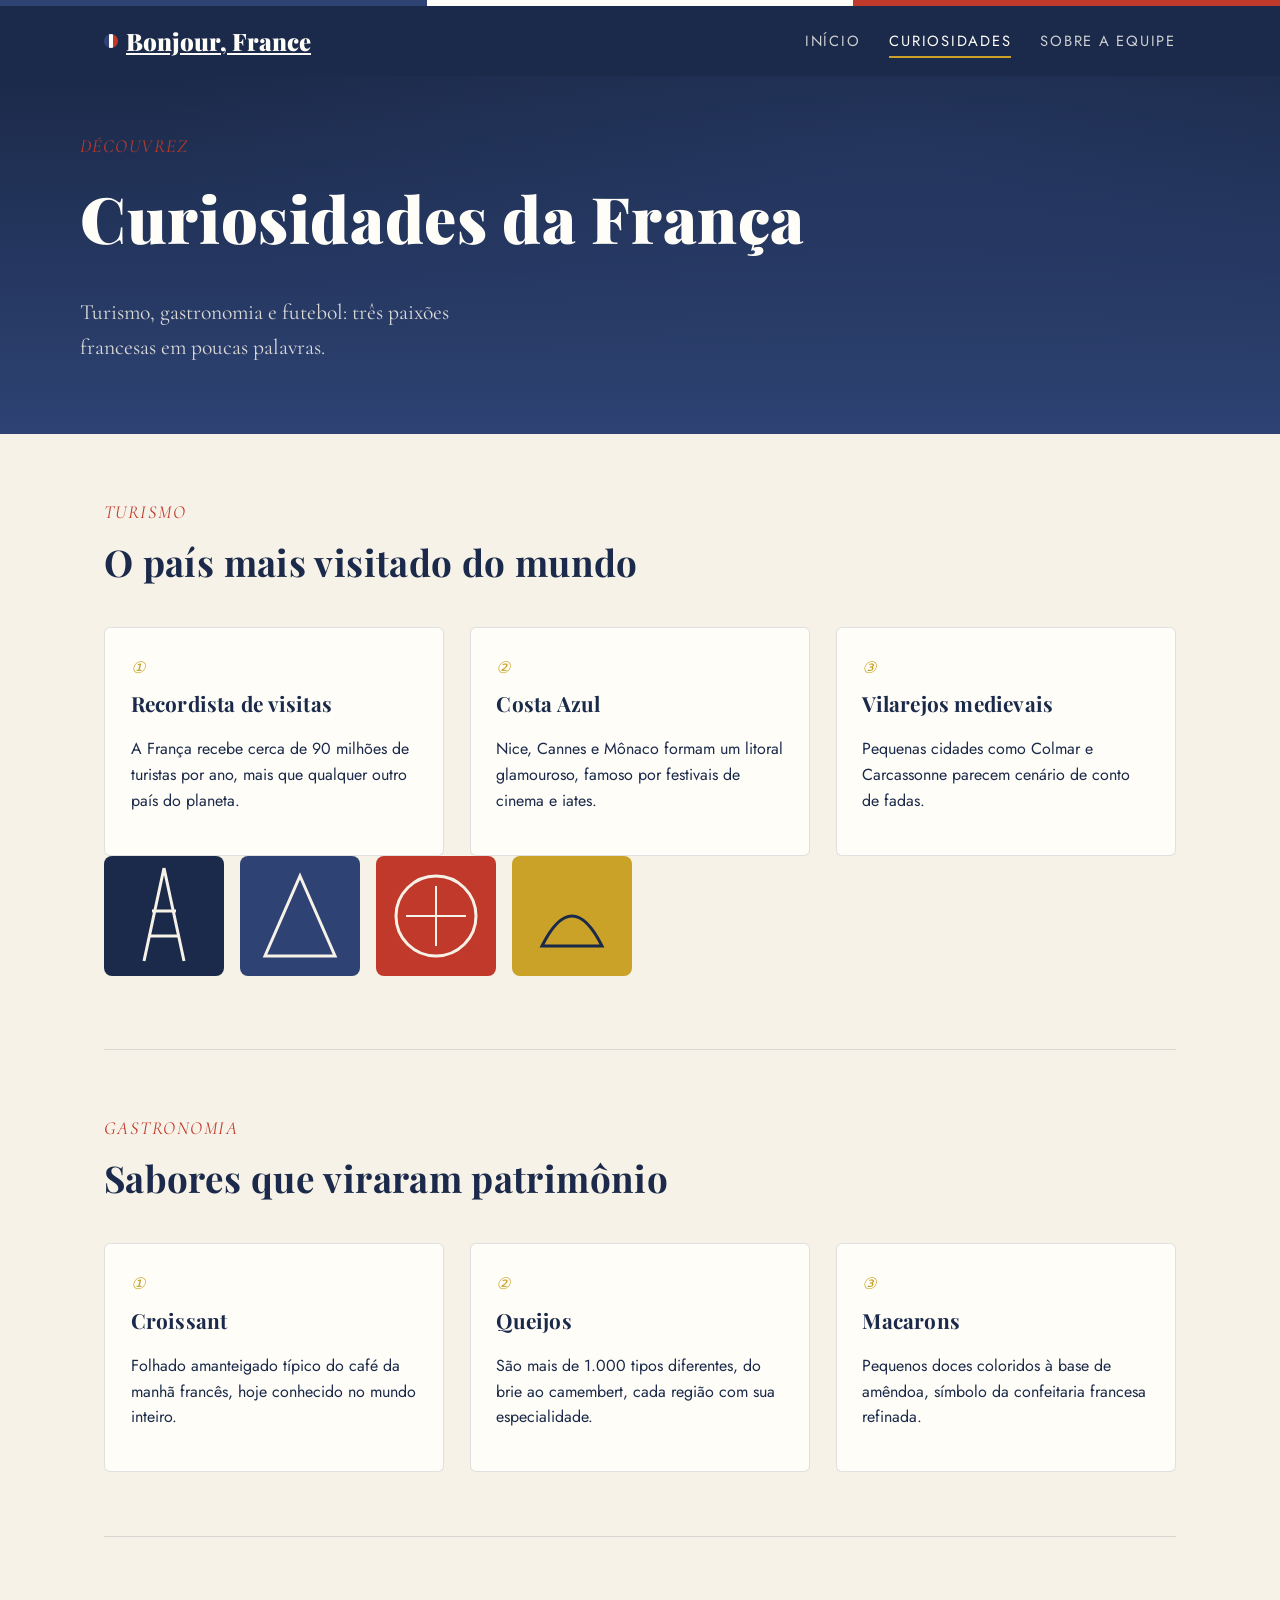
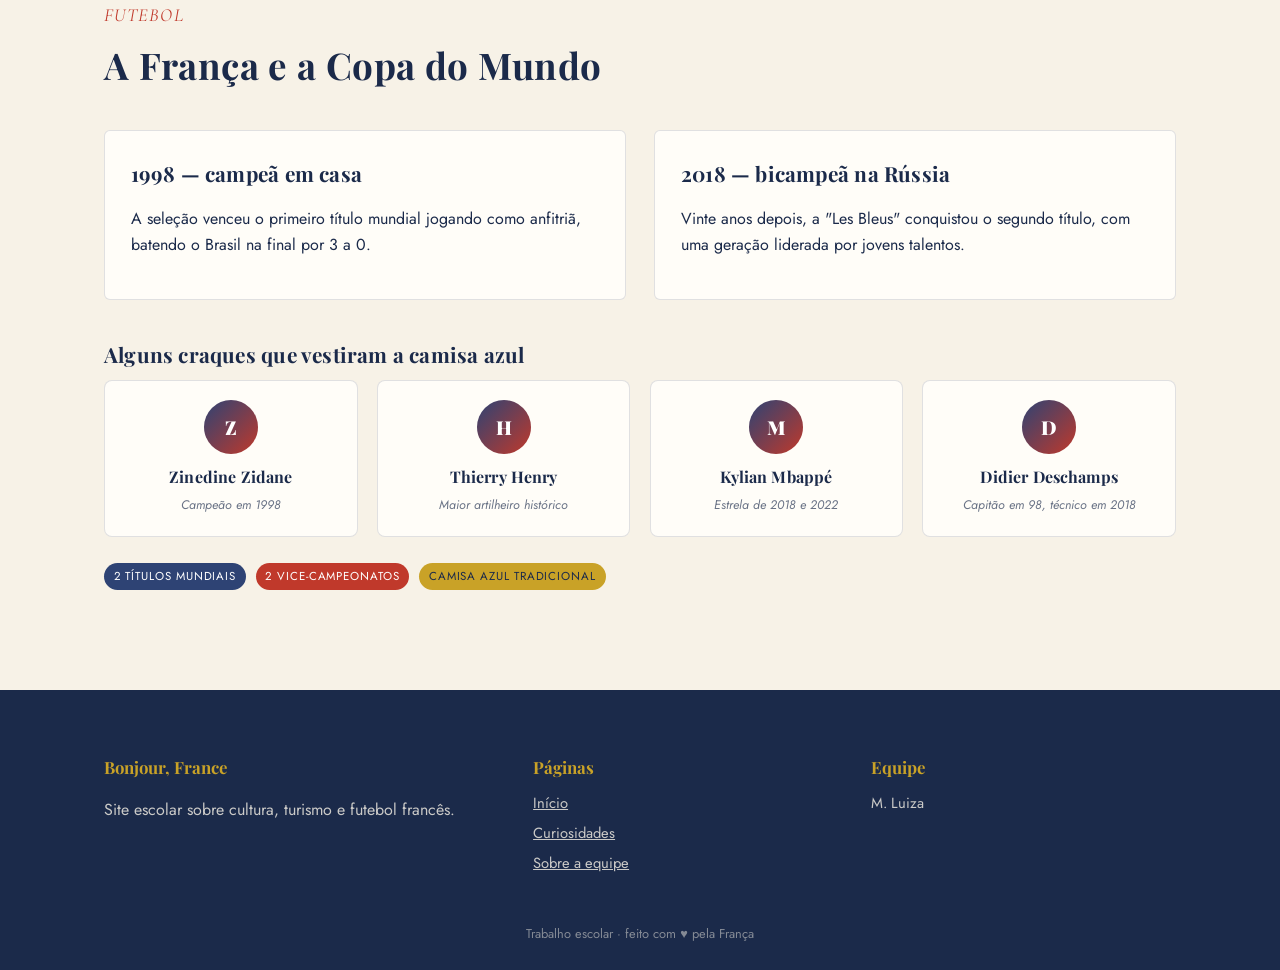
==== curiosidades.html @ d0566651 "Add files via upload" ====
<!DOCTYPE html>
<html lang="pt-BR">
<head>
<meta charset="UTF-8">
<meta name="viewport" content="width=device-width, initial-scale=1.0">
<title>Bonjour France | Curiosidades</title>
<link rel="stylesheet" href="style.css">
</head>
<body>

<div class="tricolore"><span class="b"></span><span class="w"></span><span class="r"></span></div>

<header class="site-header">
  <div class="header-inner">
    <a href="index.html" class="brand"><span class="flag-dot"></span> Bonjour, France</a>
    <button class="nav-toggle" aria-label="Abrir menu">☰</button>
    <nav class="main-nav">
      <ul>
        <li><a href="index.html">Início</a></li>
        <li><a href="curiosidades.html" class="active">Curiosidades</a></li>
        <li><a href="sobre.html">Sobre a equipe</a></li>
      </ul>
    </nav>
  </div>
</header>

<section class="hero" style="padding:3.5rem 1.5rem 3rem;">
  <div class="hero-inner" style="grid-template-columns:1fr;">
    <div>
      <span class="eyebrow">Découvrez</span>
      <h1>Curiosidades da França</h1>
      <p class="lead">Turismo, gastronomia e futebol: três paixões francesas em poucas palavras.</p>
    </div>
  </div>
</section>

<main>

  <section class="section" id="turismo">
    <div class="section-head">
      <span class="eyebrow">Turismo</span>
      <h2>O país mais visitado do mundo</h2>
    </div>
    <div class="grid-3">
      <div class="card">
        <span class="num">①</span>
        <h3>Recordista de visitas</h3>
        <p>A França recebe cerca de 90 milhões de turistas por ano, mais que qualquer outro país do planeta.</p>
      </div>
      <div class="card">
        <span class="num">②</span>
        <h3>Costa Azul</h3>
        <p>Nice, Cannes e Mônaco formam um litoral glamouroso, famoso por festivais de cinema e iates.</p>
      </div>
      <div class="card">
        <span class="num">③</span>
        <h3>Vilarejos medievais</h3>
        <p>Pequenas cidades como Colmar e Carcassonne parecem cenário de conto de fadas.</p>
      </div>
    </div>
    <div class="gallery-strip" aria-label="Ícones de pontos turísticos">
      <svg viewBox="0 0 120 120" width="120" height="120" style="background:#1B2A4A;border-radius:8px;"><g stroke="#F7F2E7" stroke-width="3" fill="none"><path d="M60 12 L40 105 M60 12 L80 105"/><path d="M48 55 L72 55"/><path d="M44 80 L76 80"/></g></svg>
      <svg viewBox="0 0 120 120" width="120" height="120" style="background:#2E4374;border-radius:8px;"><polygon points="60,20 95,100 25,100" fill="none" stroke="#F7F2E7" stroke-width="3"/></svg>
      <svg viewBox="0 0 120 120" width="120" height="120" style="background:#C0392B;border-radius:8px;"><circle cx="60" cy="60" r="40" fill="none" stroke="#F7F2E7" stroke-width="3"/><path d="M30 60 L90 60 M60 30 L60 90" stroke="#F7F2E7" stroke-width="2"/></svg>
      <svg viewBox="0 0 120 120" width="120" height="120" style="background:#C9A227;border-radius:8px;"><path d="M30 90 Q60 30 90 90 Z" fill="none" stroke="#1B2A4A" stroke-width="3"/></svg>
    </div>
  </section>

  <section class="section" id="gastronomia">
    <div class="section-head">
      <span class="eyebrow">Gastronomia</span>
      <h2>Sabores que viraram patrimônio</h2>
    </div>
    <div class="grid-3">
      <div class="card">
        <span class="num">①</span>
        <h3>Croissant</h3>
        <p>Folhado amanteigado típico do café da manhã francês, hoje conhecido no mundo inteiro.</p>
      </div>
      <div class="card">
        <span class="num">②</span>
        <h3>Queijos</h3>
        <p>São mais de 1.000 tipos diferentes, do brie ao camembert, cada região com sua especialidade.</p>
      </div>
      <div class="card">
        <span class="num">③</span>
        <h3>Macarons</h3>
        <p>Pequenos doces coloridos à base de amêndoa, símbolo da confeitaria francesa refinada.</p>
      </div>
    </div>
  </section>

  <section class="section" id="copa">
    <div class="section-head">
      <span class="eyebrow">Futebol</span>
      <h2>A França e a Copa do Mundo</h2>
    </div>
    <div class="grid-2">
      <div class="card">
        <h3>1998 — campeã em casa</h3>
        <p>A seleção venceu o primeiro título mundial jogando como anfitriã, batendo o Brasil na final por 3 a 0.</p>
      </div>
      <div class="card">
        <h3>2018 — bicampeã na Rússia</h3>
        <p>Vinte anos depois, a "Les Bleus" conquistou o segundo título, com uma geração liderada por jovens talentos.</p>
      </div>
    </div>

    <h3 style="margin-top:2.4rem;">Alguns craques que vestiram a camisa azul</h3>
    <div class="player-row">
      <div class="player">
        <div class="shirt">Z</div>
        <h3>Zinedine Zidane</h3>
        <span>Campeão em 1998</span>
      </div>
      <div class="player">
        <div class="shirt">H</div>
        <h3>Thierry Henry</h3>
        <span>Maior artilheiro histórico</span>
      </div>
      <div class="player">
        <div class="shirt">M</div>
        <h3>Kylian Mbappé</h3>
        <span>Estrela de 2018 e 2022</span>
      </div>
      <div class="player">
        <div class="shirt">D</div>
        <h3>Didier Deschamps</h3>
        <span>Capitão em 98, técnico em 2018</span>
      </div>
    </div>

    <div style="margin-top:1.6rem;">
      <span class="tag">2 títulos mundiais</span>
      <span class="tag rouge">2 vice-campeonatos</span>
      <span class="tag or">Camisa azul tradicional</span>
    </div>
  </section>

</main>

<footer class="site-footer">
  <div class="footer-inner">
    <div>
      <h4>Bonjour, France</h4>
      <p>Site escolar sobre cultura, turismo e futebol francês.</p>
    </div>
    <div>
      <h4>Páginas</h4>
      <ul>
        <li><a href="index.html">Início</a></li>
        <li><a href="curiosidades.html">Curiosidades</a></li>
        <li><a href="sobre.html">Sobre a equipe</a></li>
      </ul>
    </div>
    <div>
      <h4>Equipe</h4>
      <ul><li>M. Luiza</li></ul>
    </div>
  </div>
  <div class="footer-bottom">Trabalho escolar · feito com ♥ pela França</div>
</footer>

<script src="script.js"></script>
</body>
</html>
---- style.css ----
@import url('https://fonts.googleapis.com/css2?family=Playfair+Display:ital,wght@0,500;0,700;0,900;1,500&family=Cormorant+Garamond:ital,wght@0,400;0,600;1,500&family=Jost:wght@300;400;500;600&display=swap');

:root{
  --cream:#F7F2E7;
  --paper:#FFFDF8;
  --ink:#1B2A4A;
  --bleu:#2E4374;
  --rouge:#C0392B;
  --or:#C9A227;
  --line:#1B2A4A22;
  --maxw:1120px;
}

*{box-sizing:border-box;}
html{scroll-behavior:smooth;}
body{
  margin:0;
  background:var(--cream);
  color:var(--ink);
  font-family:'Jost', sans-serif;
  font-weight:400;
  line-height:1.6;
}

h1,h2,h3,.display{
  font-family:'Playfair Display', serif;
  margin:0 0 .4em;
  letter-spacing:.01em;
}

h1{font-size:clamp(2.4rem,5vw,4rem); font-weight:900;}
h2{font-size:clamp(1.6rem,3vw,2.3rem); font-weight:700;}
h3{font-size:1.3rem; font-weight:700;}

.eyebrow{
  font-family:'Cormorant Garamond', serif;
  font-style:italic;
  font-size:1.15rem;
  color:var(--rouge);
  letter-spacing:.08em;
  text-transform:uppercase;
  display:block;
  margin-bottom:.3em;
}

a{color:inherit;}

/* ===== Tricolore bar ===== */
.tricolore{height:6px; display:flex; width:100%;}
.tricolore span{flex:1;}
.tricolore .b{background:var(--bleu);}
.tricolore .w{background:var(--paper);}
.tricolore .r{background:var(--rouge);}

/* ===== Header / Nav ===== */
header.site-header{
  background:var(--ink);
  color:var(--paper);
  position:sticky;
  top:0;
  z-index:50;
}
.header-inner{
  max-width:var(--maxw);
  margin:0 auto;
  display:flex;
  align-items:center;
  justify-content:space-between;
  padding:1rem 1.5rem;
}
.brand{
  font-family:'Playfair Display', serif;
  font-weight:900;
  font-size:1.5rem;
  display:flex;
  align-items:center;
  gap:.5rem;
  white-space:nowrap;
}
.brand .flag-dot{width:14px;height:14px;border-radius:50%;background:linear-gradient(90deg,var(--bleu) 33%,#fff 33%,#fff 66%,var(--rouge) 66%); flex:none;}

nav.main-nav ul{
  list-style:none;
  display:flex;
  gap:1.8rem;
  margin:0;
  padding:0;
}
nav.main-nav a{
  text-decoration:none;
  font-family:'Jost',sans-serif;
  font-size:.92rem;
  letter-spacing:.12em;
  text-transform:uppercase;
  color:var(--paper);
  opacity:.78;
  position:relative;
  padding-bottom:4px;
  transition:opacity .2s;
}
nav.main-nav a:hover{opacity:1;}
nav.main-nav a.active{opacity:1;}
nav.main-nav a.active::after{
  content:"";
  position:absolute; left:0; right:0; bottom:-2px;
  height:2px; background:var(--or);
}
.nav-toggle{display:none;}

/* ===== Hero ===== */
.hero{
  position:relative;
  overflow:hidden;
  background:
    radial-gradient(ellipse at 70% 20%, #2E437455, transparent 60%),
    linear-gradient(180deg, var(--ink) 0%, var(--bleu) 100%);
  color:var(--paper);
  padding:5.5rem 1.5rem 4rem;
}
.hero-inner{
  max-width:var(--maxw);
  margin:0 auto;
  display:grid;
  grid-template-columns:1.1fr .9fr;
  gap:2rem;
  align-items:center;
}
.hero p.lead{
  font-family:'Cormorant Garamond', serif;
  font-size:1.35rem;
  max-width:42ch;
  color:#F7F2E7dd;
}
.hero .badges{display:flex; gap:.8rem; margin-top:1.6rem; flex-wrap:wrap;}
.badge{
  border:1px solid #ffffff44;
  border-radius:999px;
  padding:.4rem 1rem;
  font-size:.78rem;
  letter-spacing:.08em;
  text-transform:uppercase;
}
.hero-art{display:flex; justify-content:center;}

/* ===== Layout ===== */
main{max-width:var(--maxw); margin:0 auto; padding:0 1.5rem;}
.section{padding:4rem 0; border-bottom:1px solid var(--line);}
.section:last-of-type{border-bottom:none;}
.section-head{max-width:60ch; margin-bottom:2.2rem;}

.grid-3{display:grid; grid-template-columns:repeat(3,1fr); gap:1.6rem;}
.grid-2{display:grid; grid-template-columns:1fr 1fr; gap:1.8rem;}

.card{
  background:var(--paper);
  border:1px solid var(--line);
  border-radius:6px;
  padding:1.6rem;
  position:relative;
}
.card .num{
  font-family:'Playfair Display',serif;
  font-style:italic;
  color:var(--or);
  font-size:1rem;
  margin-bottom:.5rem;
  display:block;
}

/* ===== Carousel ===== */
.carousel{
  position:relative;
  background:var(--ink);
  border-radius:10px;
  overflow:hidden;
  color:var(--paper);
}
.carousel-track{
  display:flex;
  transition:transform .55s cubic-bezier(.65,0,.35,1);
}
.slide{
  min-width:100%;
  display:grid;
  grid-template-columns:1fr 1fr;
  align-items:center;
  gap:1.5rem;
  padding:2.4rem 2.4rem;
}
.slide .art{display:flex; justify-content:center;}
.slide svg{width:100%; max-width:280px; height:auto;}
.slide-text .eyebrow{color:var(--or);}
.carousel-controls{
  position:absolute; bottom:1rem; left:0; right:0;
  display:flex; justify-content:center; gap:.5rem;
}
.dot{
  width:9px; height:9px; border-radius:50%;
  background:#ffffff55; border:none; cursor:pointer; padding:0;
}
.dot.active{background:var(--or);}
.carousel-arrow{
  position:absolute; top:50%; transform:translateY(-50%);
  background:#00000055; color:#fff; border:none;
  width:38px; height:38px; border-radius:50%;
  cursor:pointer; font-size:1.1rem; z-index:5;
}
.carousel-arrow.prev{left:.8rem;}
.carousel-arrow.next{right:.8rem;}

/* ===== Footer ===== */
footer.site-footer{
  background:var(--ink);
  color:#F7F2E7cc;
  margin-top:2rem;
}
.footer-inner{
  max-width:var(--maxw);
  margin:0 auto;
  padding:2.6rem 1.5rem 1.6rem;
  display:grid;
  grid-template-columns:1.3fr 1fr 1fr;
  gap:2rem;
}
.footer-inner h4{
  font-family:'Playfair Display',serif;
  font-size:1.05rem;
  color:var(--or);
  margin-bottom:.7rem;
}
.footer-inner ul{list-style:none; padding:0; margin:0;}
.footer-inner li{margin-bottom:.4rem; font-size:.92rem;}
.footer-bottom{
  text-align:center;
  font-size:.8rem;
  padding:1rem 0 1.6rem;
  opacity:.6;
}

/* ===== Misc components ===== */
.tag{
  display:inline-block;
  background:var(--bleu);
  color:#fff;
  font-size:.72rem;
  letter-spacing:.08em;
  text-transform:uppercase;
  padding:.25rem .6rem;
  border-radius:999px;
  margin:0 .3rem .3rem 0;
}
.tag.rouge{background:var(--rouge);}
.tag.or{background:var(--or); color:var(--ink);}

.player-row{
  display:grid;
  grid-template-columns:repeat(4,1fr);
  gap:1.2rem;
}
.player{
  background:var(--paper);
  border:1px solid var(--line);
  border-radius:8px;
  padding:1.2rem 1rem;
  text-align:center;
}
.player .shirt{
  width:54px; height:54px; margin:0 auto .6rem;
  border-radius:50%;
  background:linear-gradient(135deg,var(--bleu),var(--rouge));
  color:#fff; display:flex; align-items:center; justify-content:center;
  font-family:'Playfair Display',serif; font-weight:900; font-size:1.2rem;
}
.player h3{font-size:1rem; margin-bottom:.1rem;}
.player span{font-size:.78rem; opacity:.65; font-style:italic;}

/* team page */
.profile-hero{
  display:grid;
  grid-template-columns:260px 1fr;
  gap:2.2rem;
  align-items:center;
  padding:3rem 0;
}
.profile-photo{
  width:100%;
  aspect-ratio:1/1;
  border-radius:14px;
  object-fit:cover;
  border:6px solid var(--paper);
  box-shadow:0 14px 30px -10px #1b2a4a55;
  outline:3px solid var(--or);
  outline-offset:6px;
}
.team-card{
  display:grid;
  grid-template-columns:140px 1fr;
  gap:1.4rem;
  align-items:center;
  background:var(--paper);
  border:1px solid var(--line);
  border-radius:10px;
  padding:1.4rem;
}
.team-card img{
  width:100%; aspect-ratio:1/1; object-fit:cover; border-radius:10px;
}

.gallery-strip{
  display:flex; gap:1rem; overflow-x:auto; padding-bottom:.6rem;
}
.gallery-strip img{
  width:120px; height:120px; object-fit:cover;
  border-radius:8px; flex:none;
  border:2px solid var(--or);
}

@media (max-width:880px){
  .grid-3, .player-row{grid-template-columns:1fr 1fr;}
  .grid-2{grid-template-columns:1fr;}
  .hero-inner{grid-template-columns:1fr;}
  .footer-inner{grid-template-columns:1fr;}
  .profile-hero{grid-template-columns:1fr; text-align:center;}
  .profile-photo{max-width:240px; margin:0 auto;}
}

@media (max-width:640px){
  .grid-3, .player-row{grid-template-columns:1fr;}
  nav.main-nav ul{
    position:fixed; top:64px; left:0; right:0;
    flex-direction:column;
    background:var(--ink);
    padding:1rem 1.5rem;
    gap:1rem;
    display:none;
  }
  nav.main-nav ul.open{display:flex;}
  .nav-toggle{
    display:block;
    background:none; border:none; color:#fff;
    font-size:1.4rem; cursor:pointer;
  }
  .slide{grid-template-columns:1fr; text-align:center;}
  .team-card{grid-template-columns:1fr; text-align:center;}
}

@media (prefers-reduced-motion: reduce){
  *{transition:none !important;}
}
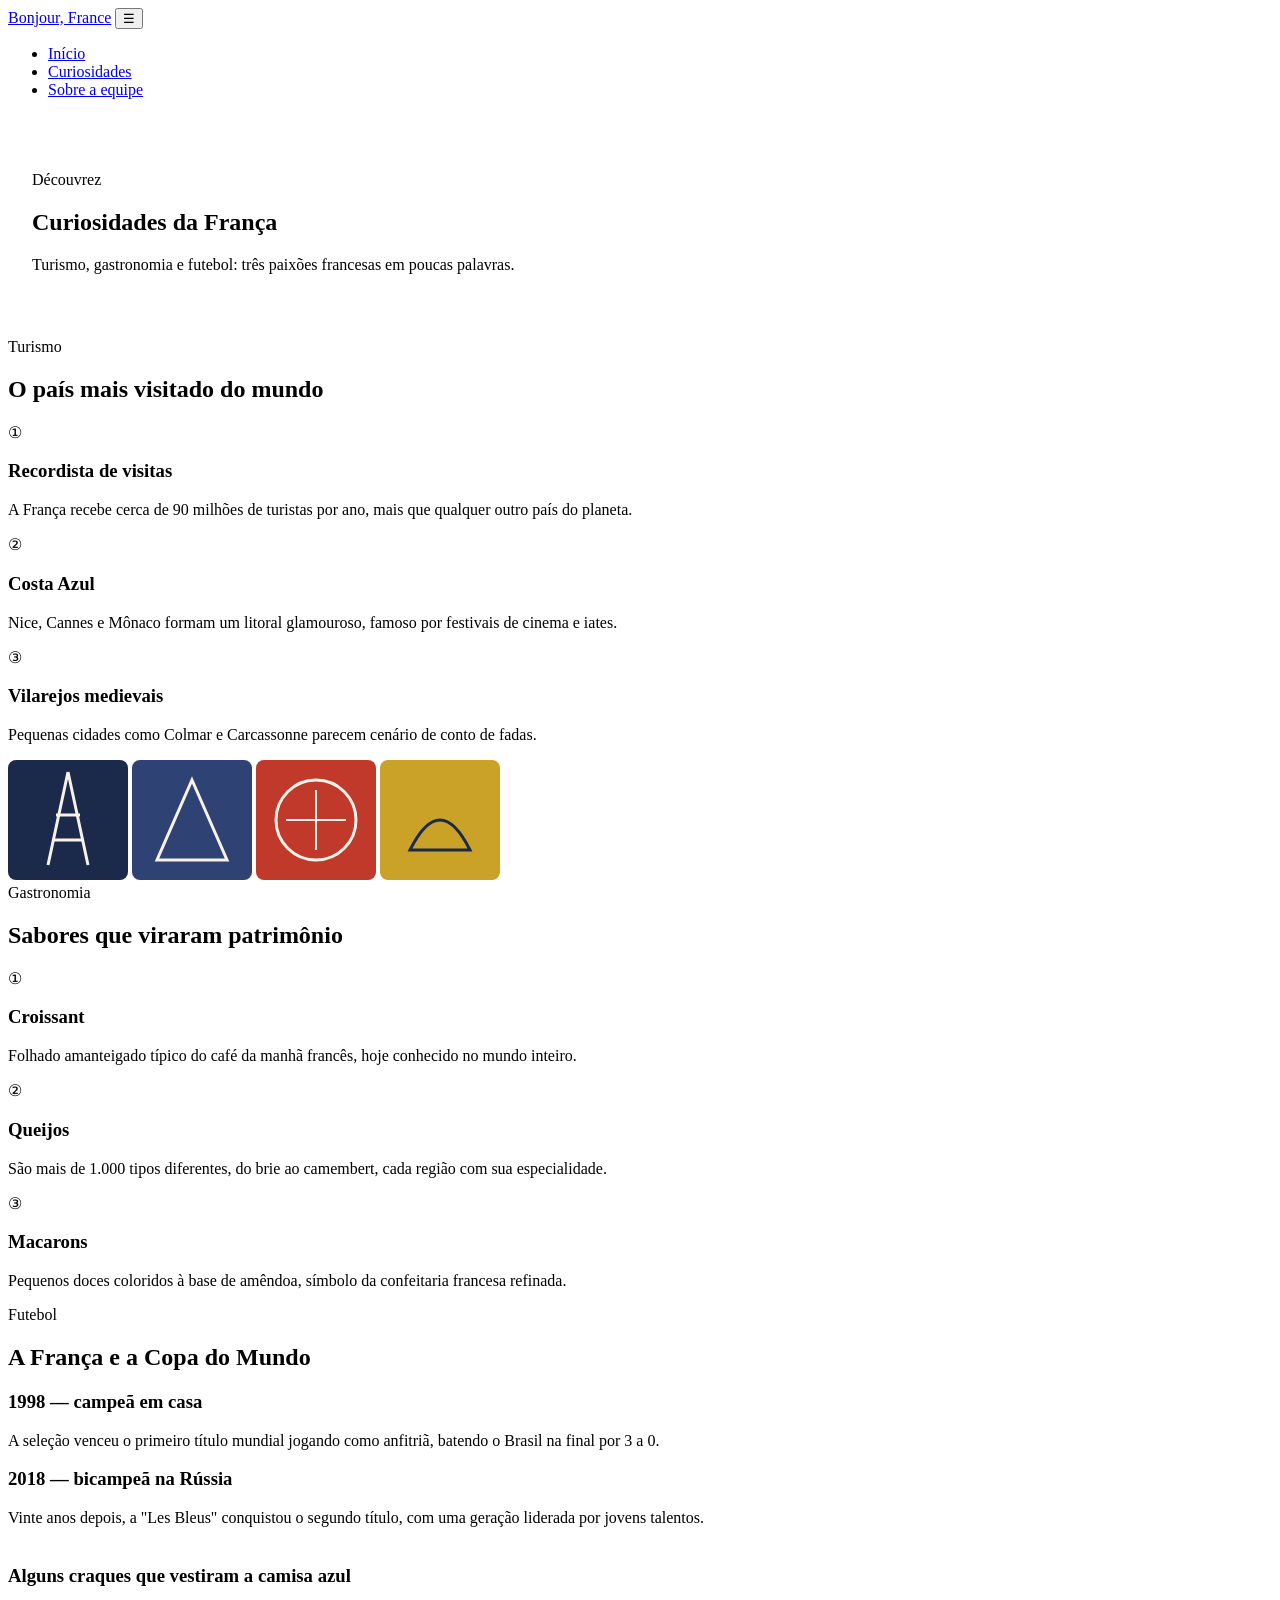
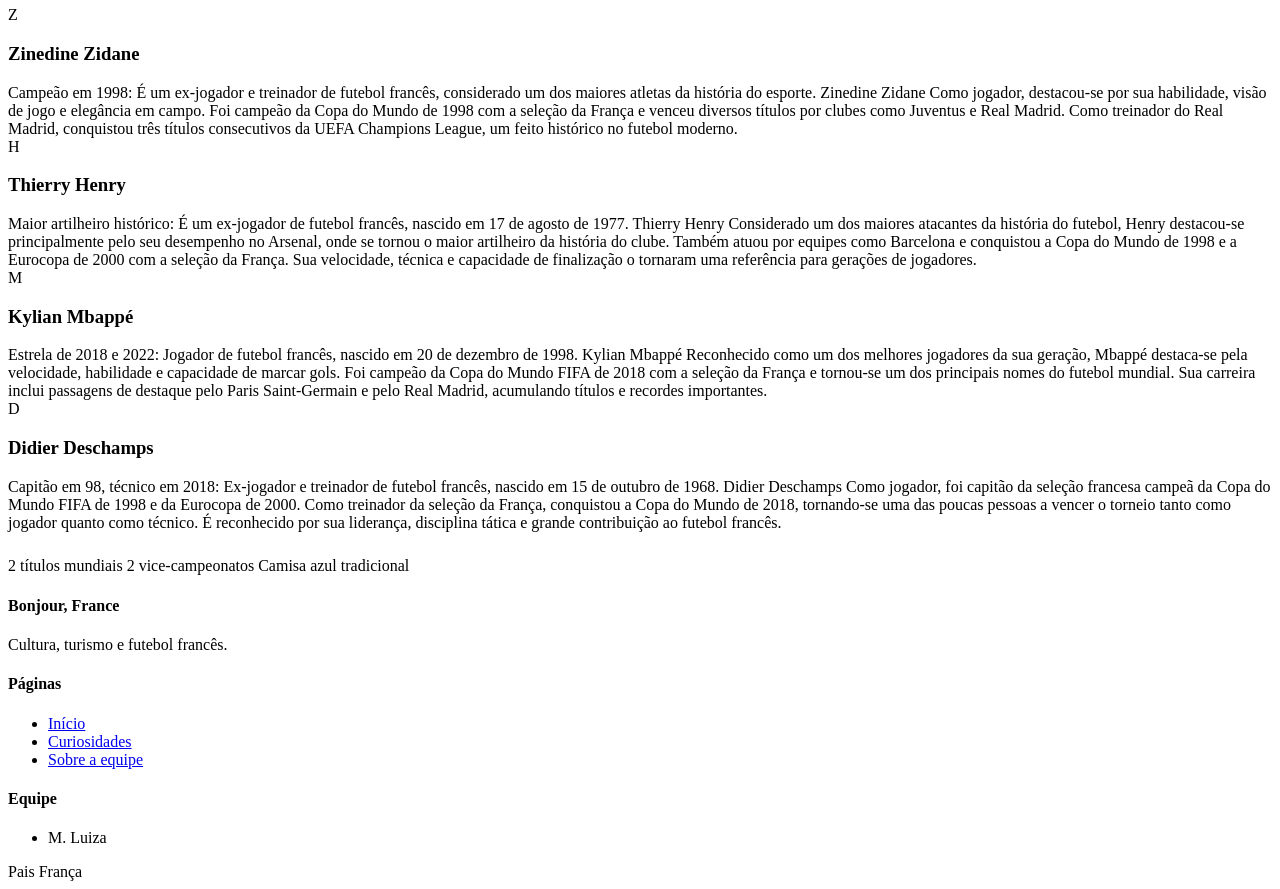
==== commit c737b1b2: "Update curiosidades.html" ====
--- a/curiosidades.html
+++ b/curiosidades.html
@@ -111,22 +111,26 @@
       <div class="player">
         <div class="shirt">Z</div>
         <h3>Zinedine Zidane</h3>
-        <span>Campeão em 1998</span>
+        <span>Campeão em 1998: É um ex-jogador e treinador de futebol francês, considerado um dos maiores atletas da história do esporte. Zinedine Zidane Como jogador, destacou-se por sua habilidade, visão de jogo e elegância em campo. Foi campeão da Copa do Mundo de 1998 com a seleção da França e venceu diversos títulos por clubes como Juventus e Real Madrid. Como treinador do Real Madrid, conquistou três títulos consecutivos da UEFA Champions League, um feito histórico no futebol moderno.
+</span>
       </div>
       <div class="player">
         <div class="shirt">H</div>
         <h3>Thierry Henry</h3>
-        <span>Maior artilheiro histórico</span>
+        <span>Maior artilheiro histórico: É um ex-jogador de futebol francês, nascido em 17 de agosto de 1977. Thierry Henry Considerado um dos maiores atacantes da história do futebol, Henry destacou-se principalmente pelo seu desempenho no Arsenal, onde se tornou o maior artilheiro da história do clube. Também atuou por equipes como Barcelona e conquistou a Copa do Mundo de 1998 e a Eurocopa de 2000 com a seleção da França. Sua velocidade, técnica e capacidade de finalização o tornaram uma referência para gerações de jogadores.
+</span>
       </div>
       <div class="player">
         <div class="shirt">M</div>
         <h3>Kylian Mbappé</h3>
-        <span>Estrela de 2018 e 2022</span>
+        <span>Estrela de 2018 e 2022: Jogador de futebol francês, nascido em 20 de dezembro de 1998. Kylian Mbappé Reconhecido como um dos melhores jogadores da sua geração, Mbappé destaca-se pela velocidade, habilidade e capacidade de marcar gols. Foi campeão da Copa do Mundo FIFA de 2018 com a seleção da França e tornou-se um dos principais nomes do futebol mundial. Sua carreira inclui passagens de destaque pelo Paris Saint-Germain e pelo Real Madrid, acumulando títulos e recordes importantes.
+</span>
       </div>
       <div class="player">
         <div class="shirt">D</div>
         <h3>Didier Deschamps</h3>
-        <span>Capitão em 98, técnico em 2018</span>
+        <span>Capitão em 98, técnico em 2018: Ex-jogador e treinador de futebol francês, nascido em 15 de outubro de 1968. Didier Deschamps Como jogador, foi capitão da seleção francesa campeã da Copa do Mundo FIFA de 1998 e da Eurocopa de 2000. Como treinador da seleção da França, conquistou a Copa do Mundo de 2018, tornando-se uma das poucas pessoas a vencer o torneio tanto como jogador quanto como técnico. É reconhecido por sua liderança, disciplina tática e grande contribuição ao futebol francês.
+</span>
       </div>
     </div>
 
@@ -143,7 +147,7 @@
   <div class="footer-inner">
     <div>
       <h4>Bonjour, France</h4>
-      <p>Site escolar sobre cultura, turismo e futebol francês.</p>
+      <p>Cultura, turismo e futebol francês.</p>
     </div>
     <div>
       <h4>Páginas</h4>
@@ -158,7 +162,7 @@
       <ul><li>M. Luiza</li></ul>
     </div>
   </div>
-  <div class="footer-bottom">Trabalho escolar · feito com ♥ pela França</div>
+  <div class="footer-bottom">Pais França</div>
 </footer>
 
 <script src="script.js"></script>
